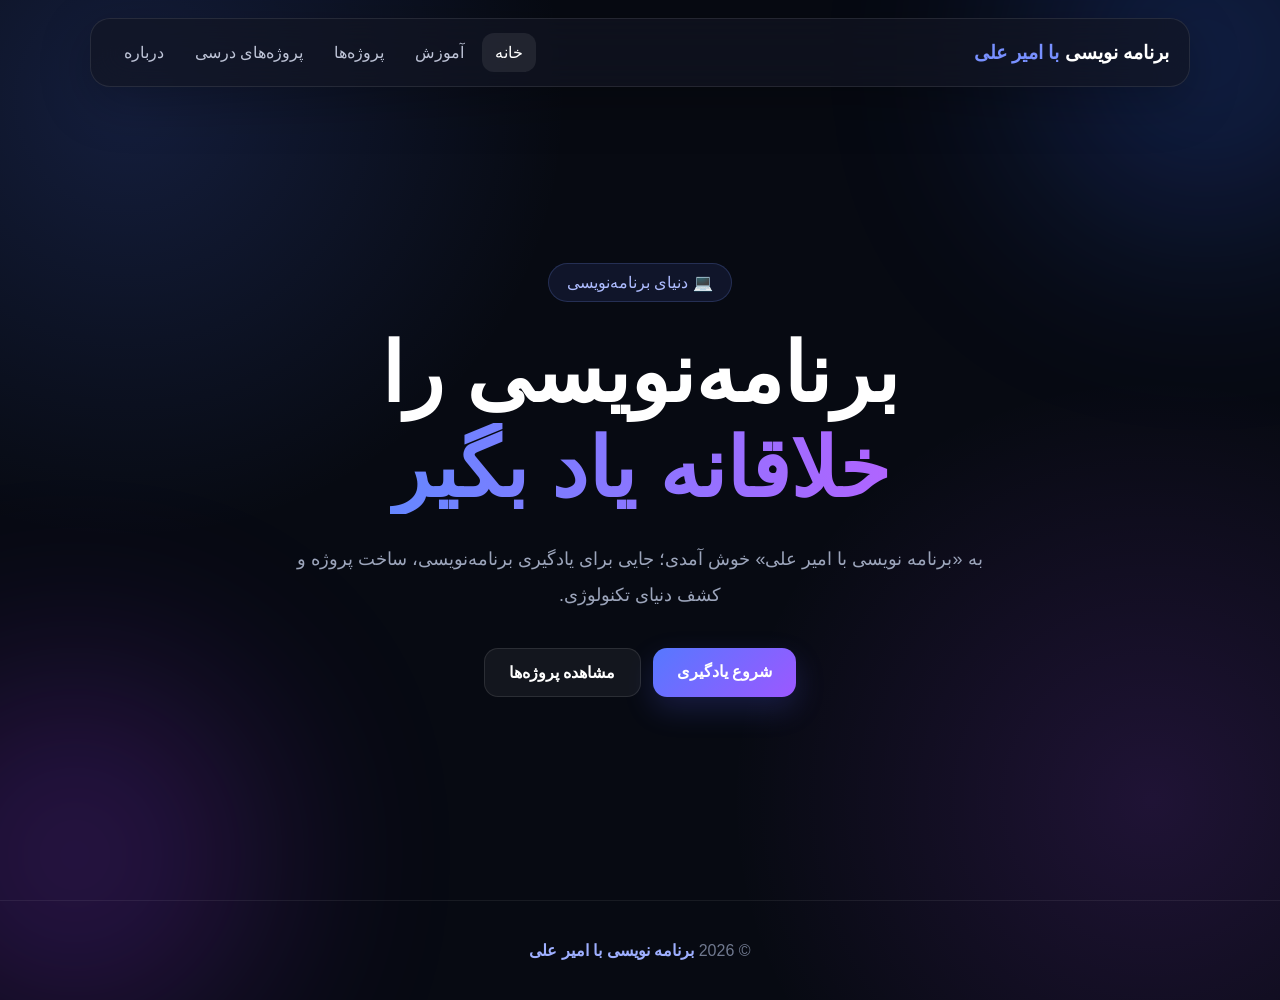
==== index.html @ cb7c0858 "Add files via upload" ====
<!DOCTYPE html>
<html lang="fa" dir="rtl">

<head>

    <meta charset="UTF-8">

    <meta name="viewport"
          content="width=device-width, initial-scale=1.0">

    <title>برنامه نویسی با امیر علی</title>

    <link rel="stylesheet" href="style.css">

</head>

<body>

<nav class="navbar">

    <a href="index.html" class="logo">
        برنامه نویسی <span>با امیر علی</span>
    </a>

<ul class="nav-links">

    <li><a href="index.html">خانه</a></li>

    <li><a href="learn.html">آموزش</a></li>

    <li><a href="projects.html">پروژه‌ها</a></li>

    <li><a href="school-projects.html">پروژه‌های درسی</a></li>

    <li><a href="about.html">درباره</a></li>

</ul>

</nav>


<main>

<section class="hero">

    <div class="hero-content">

        <div class="badge">
            💻 دنیای برنامه‌نویسی
        </div>

        <h1>
            برنامه‌نویسی را
            <br>
            <span class="gradient">
                خلاقانه یاد بگیر
            </span>
        </h1>

        <p>
            به «برنامه نویسی با امیر علی» خوش آمدی؛
            جایی برای یادگیری برنامه‌نویسی،
            ساخت پروژه و کشف دنیای تکنولوژی.
        </p>

        <div class="buttons">

            <a href="learn.html"
               class="btn btn-primary">
                شروع یادگیری
            </a>

            <a href="projects.html"
               class="btn btn-secondary">
                مشاهده پروژه‌ها
            </a>

        </div>

    </div>

</section>

</main>


<footer>

    © 2026
    <strong>برنامه نویسی با امیر علی</strong>

</footer>


<script src="script.js"></script>

</body>

</html>
---- style.css ----
* {
    margin: 0;
    padding: 0;
    box-sizing: border-box;
}

html {
    scroll-behavior: smooth;
}

body {
    font-family: Tahoma, Arial, sans-serif;
    background:
        radial-gradient(circle at 10% 10%, rgba(80,120,255,.18), transparent 30%),
        radial-gradient(circle at 90% 80%, rgba(170,70,255,.15), transparent 30%),
        #070a12;
    color: #fff;
    min-height: 100vh;
    overflow-x: hidden;
}

body::before,
body::after {
    content: "";
    position: fixed;
    width: 350px;
    height: 350px;
    border-radius: 50%;
    filter: blur(110px);
    opacity: .25;
    z-index: -1;
}

body::before {
    background: #386cff;
    top: -120px;
    right: -100px;
}

body::after {
    background: #a338ff;
    bottom: -130px;
    left: -100px;
}

a {
    color: inherit;
    text-decoration: none;
}

/* NAVBAR */

.navbar {
    position: fixed;
    top: 18px;
    left: 50%;
    transform: translateX(-50%);

    width: min(1100px, calc(100% - 30px));

    display: flex;
    justify-content: space-between;
    align-items: center;

    padding: 14px 20px;

    background: rgba(18,22,35,.68);
    border: 1px solid rgba(255,255,255,.09);

    backdrop-filter: blur(20px);
    -webkit-backdrop-filter: blur(20px);

    border-radius: 20px;

    z-index: 1000;

    box-shadow: 0 15px 50px rgba(0,0,0,.25);
}

.logo {
    font-size: 19px;
    font-weight: bold;
}

.logo span {
    color: #7890ff;
}

.nav-links {
    display: flex;
    gap: 5px;
    list-style: none;
}

.nav-links a {
    display: block;
    padding: 10px 13px;

    color: #bfc5d8;

    border-radius: 12px;

    transition: .3s;
}

.nav-links a:hover,
.nav-links a.active {
    background: rgba(255,255,255,.08);
    color: white;
}

/* HERO */

.hero {
    min-height: 100vh;

    display: flex;
    justify-content: center;
    align-items: center;

    text-align: center;

    padding: 130px 20px 70px;
}

.hero-content {
    max-width: 900px;
}

.badge {
    display: inline-block;

    padding: 9px 18px;

    border-radius: 50px;

    color: #aebcff;

    background: rgba(100,130,255,.1);

    border: 1px solid rgba(120,150,255,.2);

    margin-bottom: 25px;
}

.hero h1 {
    font-size: clamp(45px, 8vw, 82px);
    line-height: 1.15;
    margin-bottom: 25px;
}

.gradient {
    background: linear-gradient(90deg,#6687ff,#b064ff);
    -webkit-background-clip: text;
    color: transparent;
}

.hero p {
    color: #9ca5bb;
    font-size: 18px;
    line-height: 2;
    max-width: 700px;
    margin: auto;
}

.buttons {
    margin-top: 35px;

    display: flex;
    justify-content: center;
    gap: 12px;

    flex-wrap: wrap;
}

.btn {
    padding: 14px 24px;
    border-radius: 14px;
    font-weight: bold;
    transition: .3s;
}

.btn-primary {
    background: linear-gradient(135deg,#5678ff,#9c58ff);
    box-shadow: 0 12px 30px rgba(90,100,255,.2);
}

.btn-primary:hover {
    transform: translateY(-4px);
}

.btn-secondary {
    background: rgba(255,255,255,.05);
    border: 1px solid rgba(255,255,255,.1);
}

.btn-secondary:hover {
    background: rgba(255,255,255,.1);
}

/* SECTIONS */

.container {
    width: min(1100px,calc(100% - 30px));
    margin: auto;
}

.page {
    padding-top: 150px;
    min-height: 100vh;
}

.section {
    padding: 90px 0;
}

.section-title {
    text-align: center;
    font-size: 38px;
    margin-bottom: 15px;
}

.section-description {
    text-align: center;
    color: #8d96ab;
    margin-bottom: 45px;
}

/* CARDS */

.cards {
    display: grid;
    grid-template-columns: repeat(3,1fr);
    gap: 20px;
}

.card {
    padding: 30px;

    background: rgba(255,255,255,.045);

    border: 1px solid rgba(255,255,255,.08);

    border-radius: 25px;

    backdrop-filter: blur(15px);

    transition: .35s;
}

.card:hover {
    transform: translateY(-8px);

    background: rgba(255,255,255,.07);

    border-color: rgba(120,140,255,.3);
}

.icon {
    width: 55px;
    height: 55px;

    display: flex;
    align-items: center;
    justify-content: center;

    border-radius: 16px;

    background: linear-gradient(135deg,#5779ff,#9e59ff);

    font-size: 25px;

    margin-bottom: 20px;
}

.card h3 {
    margin-bottom: 12px;
}

.card p {
    color: #929aad;
    line-height: 1.9;
}

/* PAGE HEADER */

.page-header {
    text-align: center;
    padding: 70px 20px 40px;
}

.page-header h1 {
    font-size: clamp(40px,7vw,65px);
    margin-bottom: 20px;
}

.page-header p {
    color: #929aae;
}

/* ABOUT */

.about-grid {
    display: grid;
    grid-template-columns: 1fr 1fr;
    gap: 25px;
}

.about-box {
    padding: 35px;

    background: rgba(255,255,255,.045);

    border: 1px solid rgba(255,255,255,.08);

    border-radius: 25px;
}

.about-box h2 {
    margin-bottom: 18px;
}

.about-box p {
    color: #969fb4;
    line-height: 2;
}

/* FOOTER */

footer {
    padding: 40px 20px;

    text-align: center;

    color: #70798f;

    border-top: 1px solid rgba(255,255,255,.07);
}

footer strong {
    color: #9eafff;
}

/* MOBILE */

@media(max-width:800px) {

    .nav-links {
        display: none;
    }

    .cards {
        grid-template-columns: 1fr;
    }

    .about-grid {
        grid-template-columns: 1fr;
    }

    .hero h1 {
        font-size: 45px;
    }

    .hero p {
        font-size: 16px;
    }
}
/* پروژه‌های درسی */

.school-project {
    overflow: hidden;
}

.project-image {
    width: 100%;
    height: 220px;

    object-fit: cover;

    display: block;

    border-radius: 18px;

    margin-bottom: 22px;

    border: 1px solid rgba(255,255,255,.08);

    transition: .4s;
}

.school-project:hover .project-image {
    transform: scale(1.03);
}
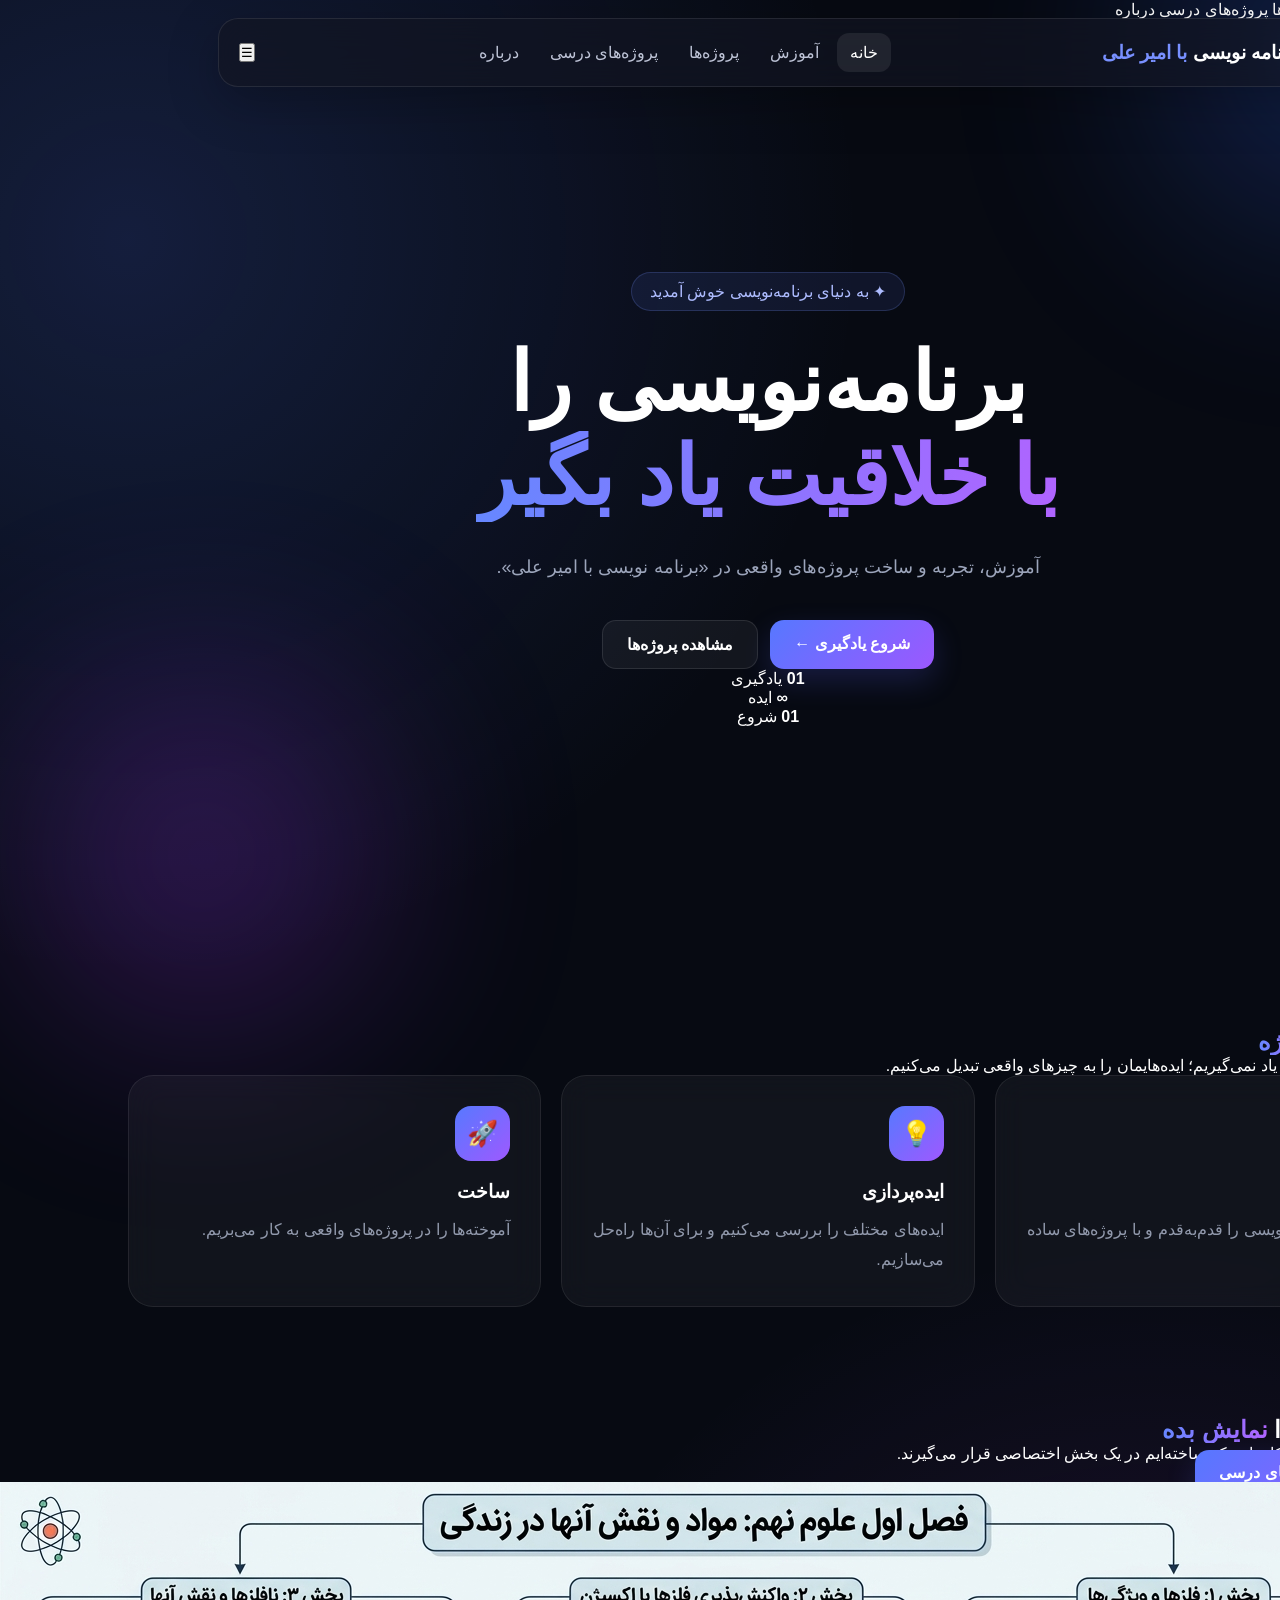
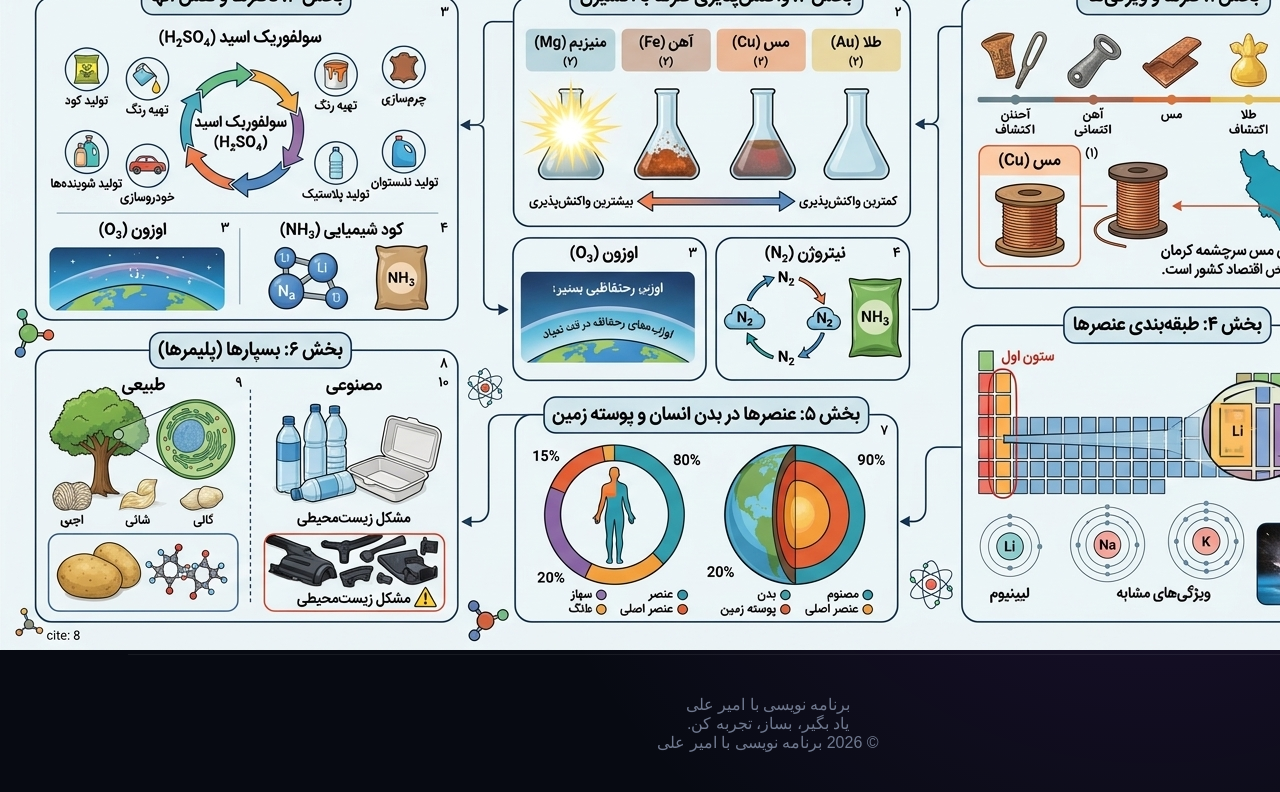
==== commit 9f2521a8: "Update index.html" ====
--- a/index.html
+++ b/index.html
@@ -2,16 +2,12 @@
 <html lang="fa" dir="rtl">
 
 <head>
-
     <meta charset="UTF-8">
-
-    <meta name="viewport"
-          content="width=device-width, initial-scale=1.0">
+    <meta name="viewport" content="width=device-width, initial-scale=1.0">
 
     <title>برنامه نویسی با امیر علی</title>
 
     <link rel="stylesheet" href="style.css">
-
 </head>
 
 <body>
@@ -22,72 +18,208 @@
         برنامه نویسی <span>با امیر علی</span>
     </a>
 
-<ul class="nav-links">
-
-    <li><a href="index.html">خانه</a></li>
-
-    <li><a href="learn.html">آموزش</a></li>
-
-    <li><a href="projects.html">پروژه‌ها</a></li>
-
-    <li><a href="school-projects.html">پروژه‌های درسی</a></li>
-
-    <li><a href="about.html">درباره</a></li>
-
-</ul>
+    <ul class="nav-links">
+        <li><a href="index.html">خانه</a></li>
+        <li><a href="learn.html">آموزش</a></li>
+        <li><a href="projects.html">پروژه‌ها</a></li>
+        <li><a href="school-projects.html">پروژه‌های درسی</a></li>
+        <li><a href="about.html">درباره</a></li>
+    </ul>
+
+    <button class="menu-button" onclick="toggleMenu()">
+        ☰
+    </button>
 
 </nav>
 
+<div class="mobile-menu" id="mobileMenu">
+    <a href="index.html">خانه</a>
+    <a href="learn.html">آموزش</a>
+    <a href="projects.html">پروژه‌ها</a>
+    <a href="school-projects.html">پروژه‌های درسی</a>
+    <a href="about.html">درباره</a>
+</div>
+
 
 <main>
 
 <section class="hero">
 
+    <div class="hero-glow glow-one"></div>
+    <div class="hero-glow glow-two"></div>
+
     <div class="hero-content">
 
         <div class="badge">
-            💻 دنیای برنامه‌نویسی
+            ✦ به دنیای برنامه‌نویسی خوش آمدید
         </div>
 
         <h1>
             برنامه‌نویسی را
             <br>
             <span class="gradient">
-                خلاقانه یاد بگیر
+                با خلاقیت یاد بگیر
             </span>
         </h1>
 
         <p>
-            به «برنامه نویسی با امیر علی» خوش آمدی؛
-            جایی برای یادگیری برنامه‌نویسی،
-            ساخت پروژه و کشف دنیای تکنولوژی.
+            آموزش، تجربه و ساخت پروژه‌های واقعی
+            در «برنامه نویسی با امیر علی».
         </p>
 
         <div class="buttons">
 
-            <a href="learn.html"
-               class="btn btn-primary">
+            <a href="learn.html" class="btn btn-primary">
                 شروع یادگیری
+                <span>←</span>
             </a>
 
-            <a href="projects.html"
-               class="btn btn-secondary">
+            <a href="projects.html" class="btn btn-secondary">
                 مشاهده پروژه‌ها
             </a>
 
         </div>
 
+        <div class="hero-stats">
+
+            <div>
+                <strong>01</strong>
+                <span>یادگیری</span>
+            </div>
+
+            <div>
+                <strong>∞</strong>
+                <span>ایده</span>
+            </div>
+
+            <div>
+                <strong>01</strong>
+                <span>شروع</span>
+            </div>
+
+        </div>
+
     </div>
 
 </section>
 
+
+<section class="section intro-section">
+
+    <div class="section-heading">
+
+        <span class="small-title">
+            مسیر ما
+        </span>
+
+        <h2>
+            از ایده تا <span class="gradient">پروژه</span>
+        </h2>
+
+        <p>
+            اینجا فقط کدنویسی یاد نمی‌گیریم؛
+            ایده‌هایمان را به چیزهای واقعی تبدیل می‌کنیم.
+        </p>
+
+    </div>
+
+
+    <div class="cards">
+
+        <div class="card feature-card">
+
+            <div class="icon">📚</div>
+
+            <h3>یادگیری</h3>
+
+            <p>
+                مفاهیم برنامه‌نویسی را قدم‌به‌قدم
+                و با پروژه‌های ساده یاد می‌گیریم.
+            </p>
+
+        </div>
+
+
+        <div class="card feature-card">
+
+            <div class="icon">💡</div>
+
+            <h3>ایده‌پردازی</h3>
+
+            <p>
+                ایده‌های مختلف را بررسی می‌کنیم
+                و برای آن‌ها راه‌حل می‌سازیم.
+            </p>
+
+        </div>
+
+
+        <div class="card feature-card">
+
+            <div class="icon">🚀</div>
+
+            <h3>ساخت</h3>
+
+            <p>
+                آموخته‌ها را در پروژه‌های واقعی
+                به کار می‌بریم.
+            </p>
+
+        </div>
+
+    </div>
+
+</section>
+
+
+<section class="home-project">
+
+    <div class="home-project-content">
+
+        <span class="small-title">
+            پروژه‌های درسی
+        </span>
+
+        <h2>
+            پروژه‌هایت را
+            <span class="gradient">نمایش بده</span>
+        </h2>
+
+        <p>
+            پروژه‌های درسی و کارهایی که ساخته‌ایم
+            در یک بخش اختصاصی قرار می‌گیرند.
+        </p>
+
+        <a href="school-projects.html" class="btn btn-primary">
+            مشاهده پروژه‌های درسی
+        </a>
+
+    </div>
+
+    <div class="home-project-image">
+
+        <img src="IGOK.jpg" alt="پروژه IGOK">
+
+    </div>
+
+</section>
+
 </main>
 
 
 <footer>
 
-    © 2026
-    <strong>برنامه نویسی با امیر علی</strong>
+    <div class="footer-logo">
+        برنامه نویسی <span>با امیر علی</span>
+    </div>
+
+    <p>
+        یاد بگیر، بساز، تجربه کن.
+    </p>
+
+    <div class="copyright">
+        © 2026 برنامه نویسی با امیر علی
+    </div>
 
 </footer>
 
@@ -95,5 +227,4 @@
 <script src="script.js"></script>
 
 </body>
-
-</html>+</html>
